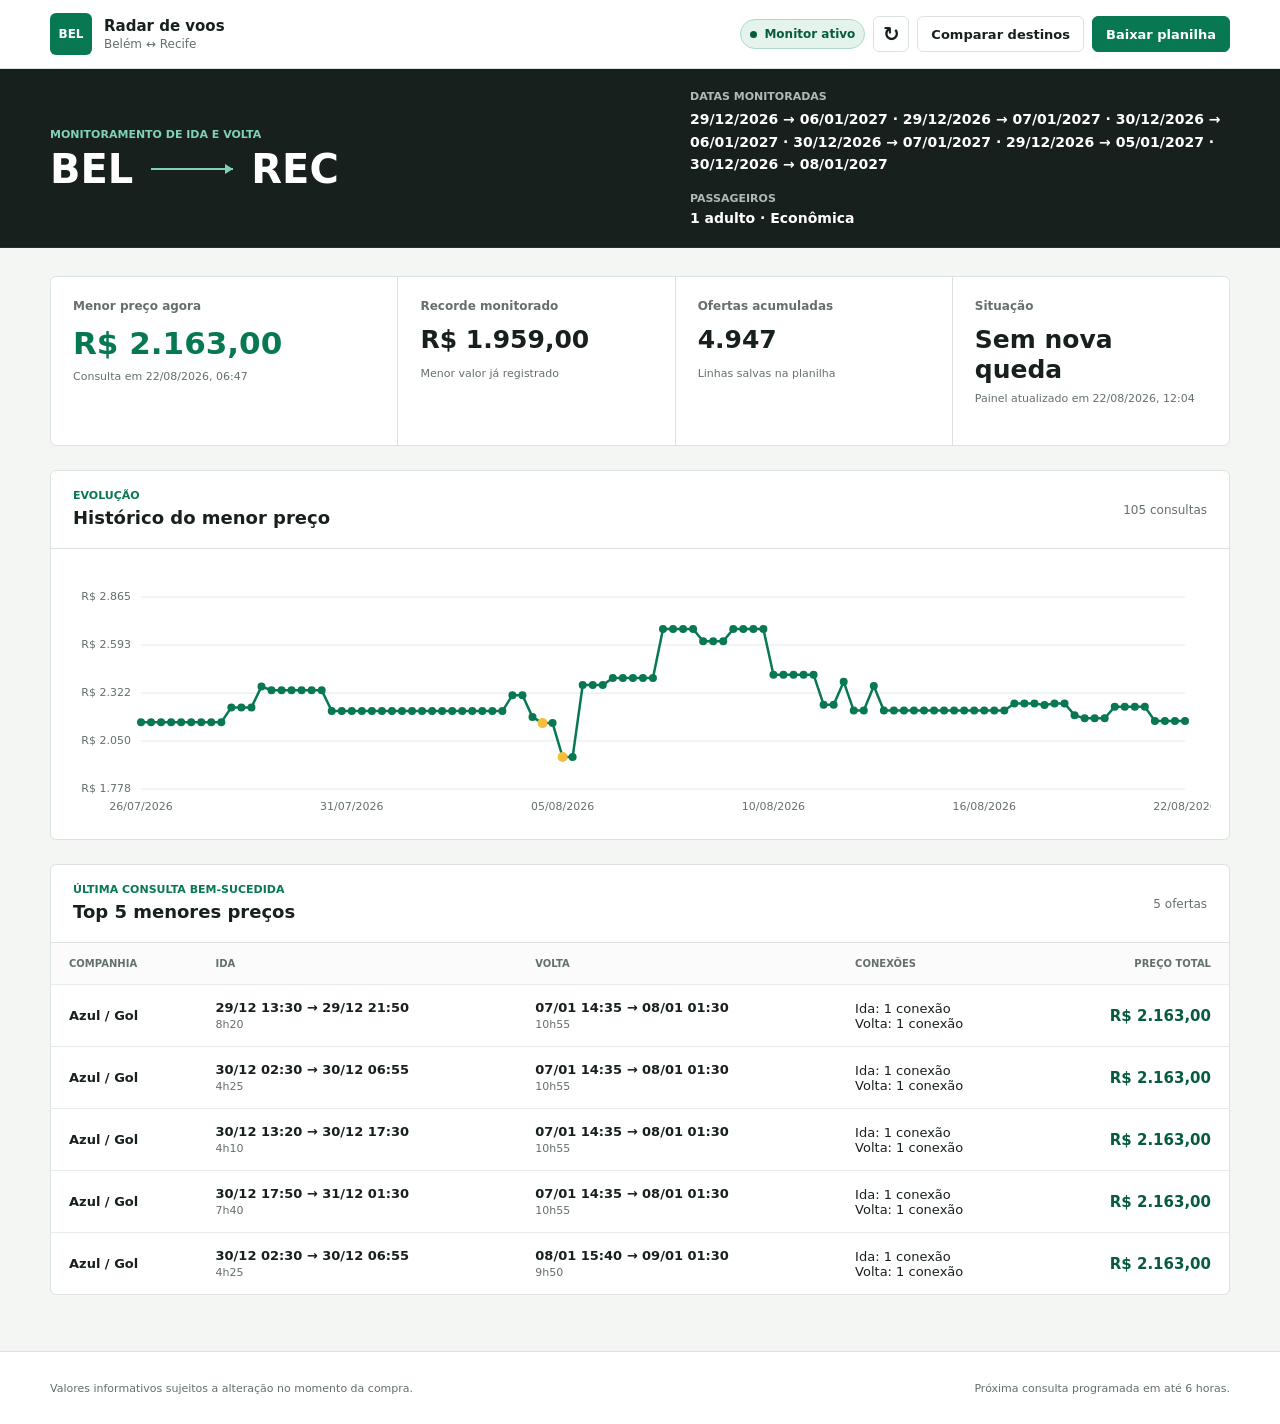
==== docs/destino.html @ c1f7be6e "Adiciona comparacao entre Recife e Fortaleza" ====
<!doctype html>
<html lang="pt-BR">
  <head>
    <meta charset="utf-8">
    <meta name="viewport" content="width=device-width, initial-scale=1">
    <meta name="color-scheme" content="light">
    <meta
      name="description"
      content="Acompanhamento de preços de voos saindo de Belém."
    >
    <title>Radar de voos · Análise de destino</title>
    <link rel="stylesheet" href="./estilos.css">
  </head>
  <body>
    <header class="cabecalho">
      <div class="cabecalho-conteudo">
        <a class="marca" href="./" aria-label="Voltar para a comparação de destinos">
          <span class="marca-sinal" aria-hidden="true">BEL</span>
          <span>
            <strong>Radar de voos</strong>
            <small id="marca-destino">Análise de destino</small>
          </span>
        </a>

        <div class="acoes">
          <span id="estado-monitor" class="estado" aria-live="polite">
            Carregando
          </span>
          <button
            id="botao-atualizar"
            class="botao-icone"
            type="button"
            title="Atualizar dados"
            aria-label="Atualizar dados"
          >
            ↻
          </button>
          <a class="botao-secundario" href="./">Comparar destinos</a>
          <a id="link-execucoes" class="botao-secundario" href="#" hidden>
            Execuções
          </a>
          <a id="link-planilha" class="botao-primario" href="#" download hidden>
            Baixar planilha
          </a>
        </div>
      </div>
    </header>

    <main>
      <section class="faixa-rota" aria-labelledby="titulo-rota">
        <div class="conteudo">
          <div>
            <p class="rotulo">Monitoramento de ida e volta</p>
            <h1 id="titulo-rota">
              <span id="origem">BEL</span>
              <span class="linha-rota" aria-hidden="true"></span>
              <span id="destino">—</span>
            </h1>
          </div>
          <dl class="detalhes-rota">
            <div class="datas-monitoradas">
              <dt>Datas monitoradas</dt>
              <dd id="periodos-monitorados">Carregando datas…</dd>
            </div>
            <div>
              <dt>Passageiros</dt>
              <dd id="passageiros">1 adulto · Econômica</dd>
            </div>
          </dl>
        </div>
      </section>

      <div class="conteudo principal">
        <section class="metricas" aria-label="Resumo do monitoramento">
          <article class="metrica metrica-destaque">
            <span>Menor preço agora</span>
            <strong id="preco-atual">—</strong>
            <small id="ultima-consulta">Aguardando consulta</small>
          </article>
          <article class="metrica">
            <span>Recorde monitorado</span>
            <strong id="menor-historico">—</strong>
            <small>Menor valor já registrado</small>
          </article>
          <article class="metrica">
            <span>Ofertas acumuladas</span>
            <strong id="total-ofertas">0</strong>
            <small>Linhas salvas na planilha</small>
          </article>
          <article class="metrica">
            <span>Situação</span>
            <strong id="situacao">Iniciando</strong>
            <small id="gerado-em">Dados ainda não carregados</small>
          </article>
        </section>

        <section class="secao-grafico" aria-labelledby="titulo-historico">
          <div class="titulo-secao">
            <div>
              <p class="rotulo">Evolução</p>
              <h2 id="titulo-historico">Histórico do menor preço</h2>
            </div>
            <span id="quantidade-consultas" class="contador">0 consultas</span>
          </div>
          <div class="grafico">
            <canvas
              id="grafico-precos"
              role="img"
              aria-label="Gráfico do menor preço encontrado em cada consulta"
            ></canvas>
            <p id="grafico-vazio" class="mensagem-vazia" hidden>
              O gráfico aparecerá após a primeira consulta.
            </p>
          </div>
        </section>

        <section class="secao-ofertas" aria-labelledby="titulo-ofertas">
          <div class="titulo-secao">
            <div>
              <p class="rotulo">Última consulta bem-sucedida</p>
              <h2 id="titulo-ofertas">Top 5 menores preços</h2>
            </div>
            <span id="quantidade-ofertas" class="contador">0 ofertas</span>
          </div>

          <div class="tabela-container">
            <table>
              <thead>
                <tr>
                  <th>Companhia</th>
                  <th>Ida</th>
                  <th>Volta</th>
                  <th>Conexões</th>
                  <th class="alinha-direita">Preço total</th>
                </tr>
              </thead>
              <tbody id="lista-ofertas">
                <tr>
                  <td colspan="5" class="mensagem-tabela">Carregando ofertas…</td>
                </tr>
              </tbody>
            </table>
          </div>
        </section>
      </div>
    </main>

    <footer>
      <div class="conteudo rodape-conteudo">
        <p>Valores informativos sujeitos a alteração no momento da compra.</p>
        <p>Próxima consulta programada em até 6 horas.</p>
      </div>
    </footer>

    <noscript>
      <p class="aviso-script">
        Ative o JavaScript para visualizar os dados do monitoramento.
      </p>
    </noscript>
    <script src="./painel.js"></script>
  </body>
</html>
---- docs/estilos.css ----
:root {
  color: #17201c;
  background: #f4f6f4;
  font-family:
    Inter, ui-sans-serif, system-ui, -apple-system, BlinkMacSystemFont, "Segoe UI",
    sans-serif;
  font-synthesis: none;
  --tinta: #17201c;
  --tinta-suave: #64706a;
  --fundo: #f4f6f4;
  --superficie: #ffffff;
  --borda: #dce2de;
  --verde: #087852;
  --verde-escuro: #075b40;
  --verde-claro: #e4f4ed;
  --amarelo: #f4bd3b;
  --vermelho: #b93838;
  --vermelho-claro: #faeaea;
}

* {
  box-sizing: border-box;
}

body {
  min-width: 320px;
  min-height: 100vh;
  margin: 0;
  background: var(--fundo);
  color: var(--tinta);
}

button,
a {
  font: inherit;
}

button:focus-visible,
a:focus-visible {
  outline: 3px solid rgba(8, 120, 82, 0.24);
  outline-offset: 2px;
}

.conteudo,
.cabecalho-conteudo {
  width: min(1180px, calc(100% - 40px));
  margin-inline: auto;
}

.cabecalho {
  position: sticky;
  z-index: 10;
  top: 0;
  border-bottom: 1px solid var(--borda);
  background: rgba(255, 255, 255, 0.96);
}

.cabecalho-conteudo {
  min-height: 68px;
  display: flex;
  align-items: center;
  justify-content: space-between;
  gap: 20px;
}

.marca {
  display: inline-flex;
  align-items: center;
  gap: 12px;
  color: inherit;
  text-decoration: none;
}

.marca-sinal {
  width: 42px;
  height: 42px;
  display: grid;
  place-items: center;
  border-radius: 6px;
  background: var(--verde);
  color: #fff;
  font-size: 12px;
  font-weight: 800;
}

.marca strong,
.marca small {
  display: block;
  letter-spacing: 0;
}

.marca strong {
  font-size: 15px;
}

.marca small {
  margin-top: 2px;
  color: var(--tinta-suave);
  font-size: 12px;
}

.acoes {
  display: flex;
  align-items: center;
  gap: 8px;
}

.estado {
  min-height: 30px;
  display: inline-flex;
  align-items: center;
  gap: 7px;
  padding: 5px 9px;
  border: 1px solid #aed8c7;
  border-radius: 999px;
  background: var(--verde-claro);
  color: var(--verde-escuro);
  font-size: 12px;
  font-weight: 700;
  white-space: nowrap;
}

.estado::before {
  width: 7px;
  height: 7px;
  border-radius: 50%;
  background: currentColor;
  content: "";
}

.estado.estado-alerta {
  border-color: #e5c179;
  background: #fff4da;
  color: #815b08;
}

.estado.estado-erro {
  border-color: #efb3b3;
  background: var(--vermelho-claro);
  color: var(--vermelho);
}

.botao-icone,
.botao-secundario,
.botao-primario {
  min-height: 36px;
  border-radius: 6px;
  font-size: 13px;
  font-weight: 700;
  cursor: pointer;
}

.botao-icone {
  width: 36px;
  border: 1px solid var(--borda);
  background: var(--superficie);
  color: var(--tinta);
  font-size: 20px;
  line-height: 1;
}

.botao-icone.carregando {
  animation: girar 0.8s linear infinite;
}

.botao-secundario,
.botao-primario {
  display: inline-flex;
  align-items: center;
  padding: 0 13px;
  text-decoration: none;
}

.botao-secundario {
  border: 1px solid var(--borda);
  background: var(--superficie);
  color: var(--tinta);
}

.botao-primario {
  border: 1px solid var(--verde);
  background: var(--verde);
  color: #fff;
}

.botao-icone:hover,
.botao-secundario:hover {
  border-color: #a9b7af;
  background: #f8faf8;
}

.botao-primario:hover {
  border-color: var(--verde-escuro);
  background: var(--verde-escuro);
}

.faixa-rota {
  border-bottom: 1px solid #22322a;
  background: #17201c;
  color: #fff;
}

.hero-comparacao {
  border-bottom: 1px solid #22322a;
  background: #17201c;
  color: #fff;
}

.hero-comparacao-conteudo {
  min-height: 290px;
  display: flex;
  align-items: center;
  justify-content: space-between;
  gap: 60px;
}

.pagina-comparacao h1 {
  display: block;
  max-width: 650px;
  font-size: clamp(40px, 6vw, 68px);
  line-height: 0.98;
  letter-spacing: -0.035em;
}

.hero-comparacao .rotulo {
  color: #80d2b5;
}

.hero-texto {
  max-width: 590px;
  margin: 22px 0 0;
  color: #c6d0cb;
  font-size: 16px;
  line-height: 1.65;
}

.resultado-comparacao {
  width: min(340px, 34vw);
  flex: 0 0 auto;
  padding: 24px;
  border: 1px solid #405149;
  border-radius: 8px;
  background: #202c26;
}

.resultado-comparacao span,
.resultado-comparacao strong,
.resultado-comparacao small {
  display: block;
}

.resultado-comparacao span {
  color: #aebbb5;
  font-size: 11px;
  font-weight: 800;
  text-transform: uppercase;
}

.resultado-comparacao strong {
  margin-top: 12px;
  color: #80d2b5;
  font-size: 30px;
  line-height: 1.1;
}

.resultado-comparacao small {
  margin-top: 9px;
  color: #c6d0cb;
  font-size: 12px;
  line-height: 1.5;
}

.principal-comparacao {
  padding-top: 32px;
}

.grade-destinos {
  display: grid;
  grid-template-columns: repeat(2, minmax(0, 1fr));
  gap: 20px;
}

.cartao-destino {
  min-width: 0;
  overflow: hidden;
  border: 1px solid var(--borda);
  border-radius: 8px;
  background: var(--superficie);
  transition: border-color 160ms ease, box-shadow 160ms ease;
}

.cartao-destino.cartao-vencedor {
  border-color: #8fcbb6;
  box-shadow: 0 8px 28px rgba(8, 120, 82, 0.1);
}

.cartao-destino.cartao-indisponivel {
  opacity: 0.72;
}

.cartao-destino-cabecalho {
  min-height: 96px;
  display: flex;
  align-items: center;
  justify-content: space-between;
  gap: 20px;
  padding: 20px 22px;
  border-bottom: 1px solid var(--borda);
}

.cartao-destino-cabecalho > div {
  display: flex;
  align-items: center;
  gap: 13px;
}

.codigo-destino {
  width: 46px;
  height: 46px;
  display: grid;
  place-items: center;
  border-radius: 6px;
  background: var(--verde-claro);
  color: var(--verde-escuro);
  font-size: 12px;
  font-weight: 850;
}

.cartao-destino h2 {
  font-size: 22px;
}

.selo-vencedor {
  padding: 6px 9px;
  border-radius: 999px;
  background: var(--verde);
  color: #fff;
  font-size: 11px;
  font-weight: 800;
  white-space: nowrap;
}

.preco-destino,
.datas-vencedoras,
.recorde-destino {
  padding: 22px;
  border-bottom: 1px solid var(--borda);
}

.preco-destino > span,
.datas-vencedoras > span,
.recorde-destino > span {
  display: block;
  margin-bottom: 10px;
  color: var(--tinta-suave);
  font-size: 11px;
  font-weight: 800;
  text-transform: uppercase;
}

.preco-destino strong,
.preco-destino small,
.recorde-destino strong {
  display: block;
}

.preco-destino strong {
  color: var(--verde);
  font-size: clamp(30px, 4vw, 42px);
  line-height: 1;
}

.preco-destino small {
  margin-top: 11px;
  color: var(--tinta-suave);
  font-size: 11px;
}

.datas-vencedoras {
  min-height: 142px;
}

.lista-datas {
  display: grid;
  gap: 8px;
}

.lista-datas p {
  display: flex;
  align-items: center;
  justify-content: space-between;
  gap: 20px;
  margin: 0;
  color: var(--tinta-suave);
  font-size: 13px;
}

.lista-datas strong {
  color: var(--tinta);
  font-size: 14px;
}

.lista-datas span {
  font-size: 12px;
  font-weight: 750;
  white-space: nowrap;
}

.recorde-destino strong {
  font-size: 21px;
}

.botao-analise {
  min-height: 58px;
  display: flex;
  align-items: center;
  justify-content: space-between;
  gap: 20px;
  padding: 0 22px;
  color: var(--verde-escuro);
  font-size: 13px;
  font-weight: 800;
  text-decoration: none;
}

.botao-analise:hover {
  background: var(--verde-claro);
}

.nota-comparacao {
  margin-top: 24px;
  padding: 24px;
  border: 1px solid var(--borda);
  border-radius: 8px;
  background: var(--superficie);
}

.nota-comparacao p:last-child {
  max-width: 760px;
  margin: 10px 0 0;
  color: var(--tinta-suave);
  font-size: 13px;
  line-height: 1.6;
}

.faixa-rota .conteudo {
  min-height: 178px;
  display: flex;
  align-items: center;
  justify-content: space-between;
  gap: 48px;
}

.rotulo {
  margin: 0 0 8px;
  color: var(--verde);
  font-size: 11px;
  font-weight: 800;
  text-transform: uppercase;
}

.faixa-rota .rotulo {
  color: #80d2b5;
}

h1 {
  margin: 0;
  display: flex;
  align-items: center;
  gap: 18px;
  font-size: 40px;
  line-height: 1;
  letter-spacing: 0;
}

.linha-rota {
  width: 82px;
  height: 2px;
  position: relative;
  background: #80d2b5;
}

.linha-rota::after {
  position: absolute;
  top: -4px;
  right: 0;
  border-top: 5px solid transparent;
  border-bottom: 5px solid transparent;
  border-left: 8px solid #80d2b5;
  content: "";
}

.detalhes-rota {
  display: grid;
  grid-template-columns: 1fr;
  gap: 16px;
  margin: 0;
  width: min(540px, 45vw);
  min-width: 0;
}

.detalhes-rota div {
  min-width: 118px;
}

.detalhes-rota dt {
  margin-bottom: 5px;
  color: #aebbb5;
  font-size: 11px;
  font-weight: 700;
  text-transform: uppercase;
}

.detalhes-rota dd {
  margin: 0;
  font-size: 14px;
  font-weight: 700;
  white-space: nowrap;
}

.detalhes-rota .datas-monitoradas dd {
  line-height: 1.6;
  white-space: normal;
}

.principal {
  padding-block: 28px 56px;
}

.metricas {
  display: grid;
  grid-template-columns: 1.25fr repeat(3, 1fr);
  border: 1px solid var(--borda);
  border-radius: 6px;
  background: var(--superficie);
  overflow: hidden;
}

.metrica {
  min-width: 0;
  padding: 22px;
  border-left: 1px solid var(--borda);
}

.metrica:first-child {
  border-left: 0;
}

.metrica span,
.metrica small,
.metrica strong {
  display: block;
}

.metrica span {
  margin-bottom: 12px;
  color: var(--tinta-suave);
  font-size: 12px;
  font-weight: 700;
}

.metrica strong {
  min-height: 34px;
  overflow-wrap: anywhere;
  font-size: 25px;
  line-height: 1.18;
  letter-spacing: 0;
}

.metrica-destaque strong {
  color: var(--verde);
  font-size: 31px;
}

.metrica small {
  min-height: 32px;
  margin-top: 7px;
  color: var(--tinta-suave);
  font-size: 11px;
  line-height: 1.45;
}

.secao-grafico,
.secao-ofertas {
  margin-top: 24px;
  border: 1px solid var(--borda);
  border-radius: 6px;
  background: var(--superficie);
}

.titulo-secao {
  min-height: 78px;
  display: flex;
  align-items: center;
  justify-content: space-between;
  gap: 20px;
  padding: 18px 22px;
  border-bottom: 1px solid var(--borda);
}

.titulo-secao .rotulo {
  margin-bottom: 4px;
}

h2 {
  margin: 0;
  font-size: 18px;
  line-height: 1.3;
  letter-spacing: 0;
}

.contador {
  color: var(--tinta-suave);
  font-size: 12px;
  white-space: nowrap;
}

.grafico {
  height: 290px;
  position: relative;
  padding: 20px 18px 12px;
}

#grafico-precos {
  width: 100%;
  height: 100%;
  display: block;
}

.mensagem-vazia {
  position: absolute;
  inset: 0;
  display: grid;
  place-items: center;
  margin: 0;
  color: var(--tinta-suave);
  font-size: 13px;
}

.tabela-container {
  width: 100%;
  overflow-x: auto;
}

table {
  width: 100%;
  border-collapse: collapse;
  font-size: 13px;
}

th,
td {
  padding: 15px 18px;
  border-bottom: 1px solid #e8ece9;
  text-align: left;
  vertical-align: middle;
}

th {
  color: var(--tinta-suave);
  background: #fafbfa;
  font-size: 10px;
  font-weight: 800;
  text-transform: uppercase;
  white-space: nowrap;
}

tbody tr:last-child td {
  border-bottom: 0;
}

tbody tr:hover {
  background: #fafcfa;
}

.companhia {
  font-weight: 750;
}

.trecho {
  min-width: 180px;
}

.trecho strong,
.trecho small {
  display: block;
}

.trecho strong {
  font-size: 13px;
}

.trecho small {
  margin-top: 3px;
  color: var(--tinta-suave);
  font-size: 11px;
}

.conexoes {
  white-space: nowrap;
}

.alinha-direita {
  text-align: right;
}

.preco {
  color: var(--verde-escuro);
  font-size: 15px;
  font-weight: 800;
  white-space: nowrap;
}

.mensagem-tabela {
  height: 120px;
  color: var(--tinta-suave);
  text-align: center;
}

footer {
  border-top: 1px solid var(--borda);
  background: var(--superficie);
}

.rodape-conteudo {
  min-height: 72px;
  display: flex;
  align-items: center;
  justify-content: space-between;
  gap: 20px;
  color: var(--tinta-suave);
  font-size: 11px;
}

.aviso-script {
  margin: 0;
  padding: 16px;
  background: var(--vermelho-claro);
  color: var(--vermelho);
  text-align: center;
}

[hidden] {
  display: none !important;
}

@keyframes girar {
  to {
    transform: rotate(360deg);
  }
}

@media (max-width: 1040px) {
  .hero-comparacao-conteudo {
    min-height: 330px;
    gap: 30px;
  }

  .faixa-rota .conteudo {
    min-height: 200px;
    align-items: flex-start;
    flex-direction: column;
    justify-content: center;
    gap: 28px;
  }

  .detalhes-rota {
    width: 100%;
    grid-template-columns: repeat(2, 1fr);
    gap: 20px;
  }

  .metricas {
    grid-template-columns: repeat(2, 1fr);
  }

  .metrica:nth-child(3) {
    border-top: 1px solid var(--borda);
    border-left: 0;
  }

  .metrica:nth-child(4) {
    border-top: 1px solid var(--borda);
  }
}

@media (max-width: 620px) {
  .conteudo,
  .cabecalho-conteudo {
    width: min(100% - 28px, 1180px);
  }

  .cabecalho-conteudo {
    min-height: 62px;
  }

  .marca small,
  .acoes .estado,
  .botao-secundario {
    display: none;
  }

  .botao-primario {
    padding-inline: 10px;
    font-size: 11px;
  }

  .faixa-rota .conteudo {
    min-height: 232px;
  }

  .hero-comparacao-conteudo {
    min-height: 430px;
    align-items: flex-start;
    flex-direction: column;
    justify-content: center;
    gap: 28px;
  }

  .pagina-comparacao h1 {
    font-size: 42px;
  }

  .hero-texto {
    margin-top: 16px;
    font-size: 14px;
  }

  .resultado-comparacao {
    width: 100%;
  }

  .grade-destinos {
    grid-template-columns: 1fr;
  }

  .cartao-destino-cabecalho,
  .preco-destino,
  .datas-vencedoras,
  .recorde-destino {
    padding-inline: 18px;
  }

  .lista-datas p {
    align-items: flex-start;
    flex-direction: column;
    gap: 3px;
  }

  h1 {
    gap: 12px;
    font-size: 32px;
  }

  .linha-rota {
    width: 48px;
  }

  .detalhes-rota {
    grid-template-columns: repeat(2, 1fr);
  }

  .detalhes-rota .datas-monitoradas {
    grid-column: 1 / -1;
  }

  .metricas {
    grid-template-columns: 1fr;
  }

  .metrica,
  .metrica:nth-child(2),
  .metrica:nth-child(3),
  .metrica:nth-child(4) {
    border-top: 1px solid var(--borda);
    border-left: 0;
  }

  .metrica:first-child {
    border-top: 0;
  }

  .metrica small {
    min-height: 0;
  }

  .titulo-secao {
    align-items: flex-start;
    flex-direction: column;
    gap: 7px;
  }

  .grafico {
    height: 250px;
    padding-inline: 10px;
  }

  th,
  td {
    padding-inline: 14px;
  }

  .rodape-conteudo {
    align-items: flex-start;
    flex-direction: column;
    justify-content: center;
    gap: 5px;
    padding-block: 18px;
  }

  .rodape-conteudo p {
    margin: 0;
  }
}

@media (prefers-reduced-motion: reduce) {
  *,
  *::before,
  *::after {
    scroll-behavior: auto !important;
    animation-duration: 0.01ms !important;
    animation-iteration-count: 1 !important;
  }
}
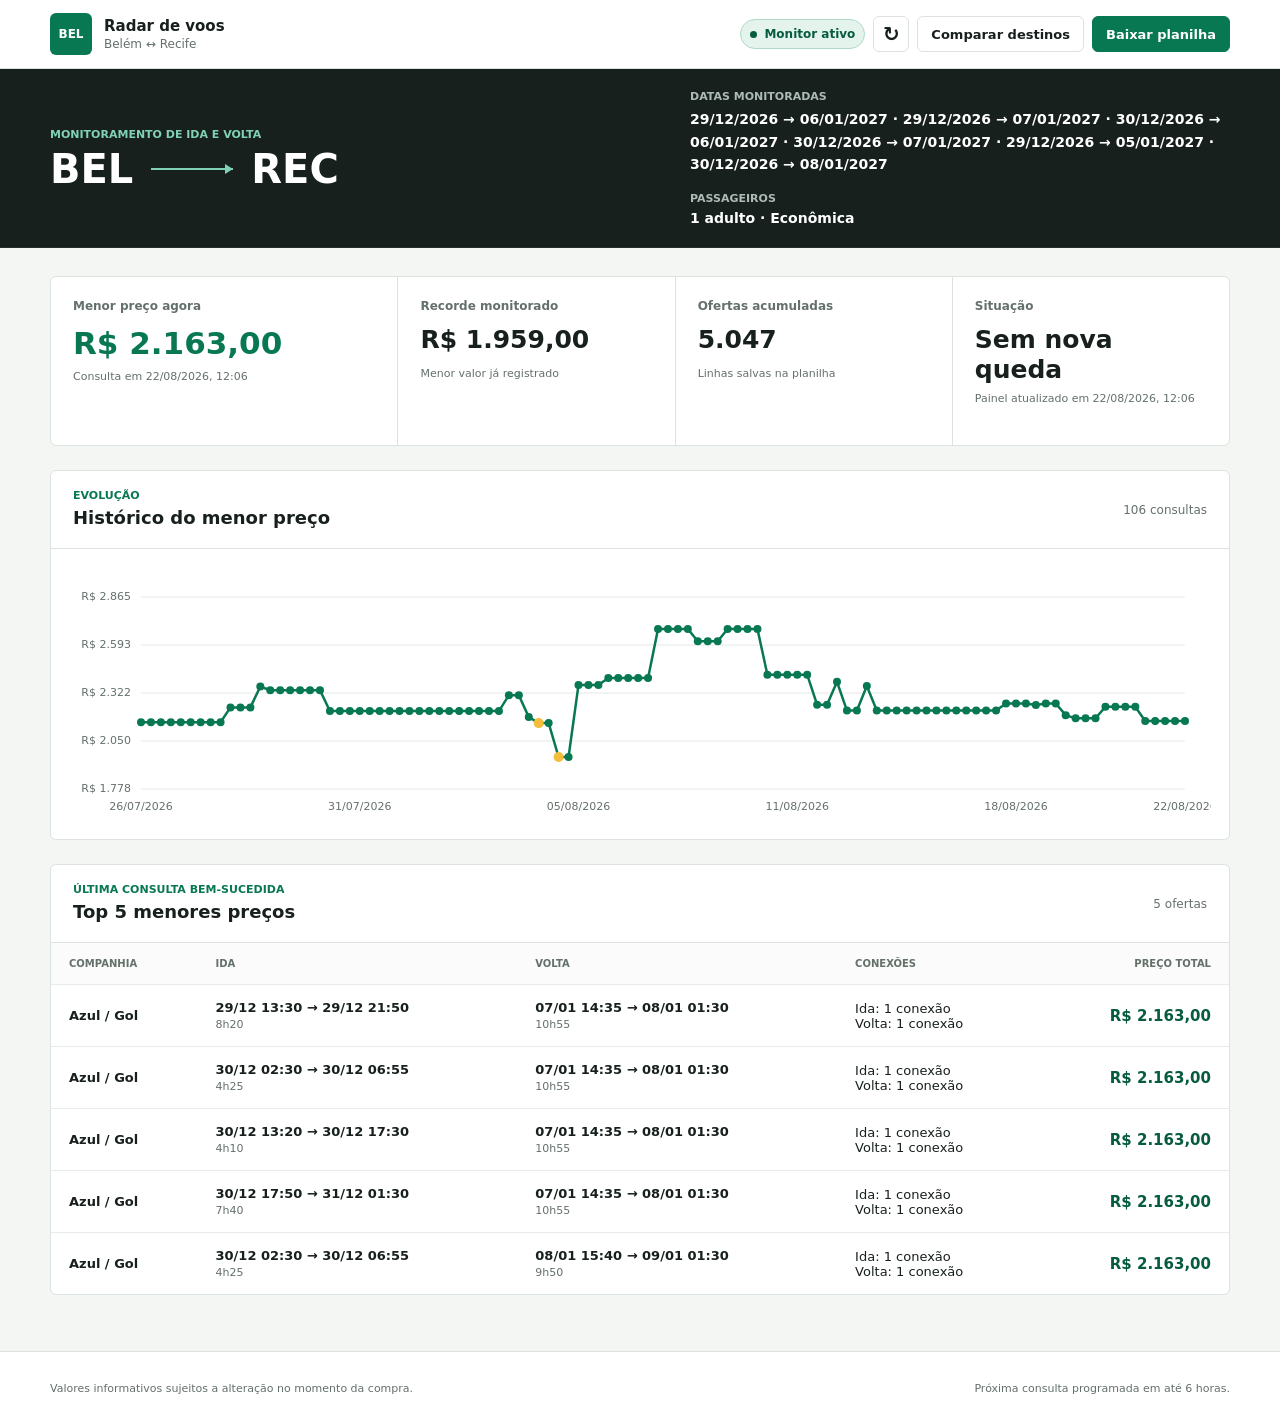
==== commit 2d73b858: "Atualiza versao dos arquivos do painel" ====
--- a/docs/destino.html
+++ b/docs/destino.html
@@ -9,7 +9,7 @@
       content="Acompanhamento de preços de voos saindo de Belém."
     >
     <title>Radar de voos · Análise de destino</title>
-    <link rel="stylesheet" href="./estilos.css">
+    <link rel="stylesheet" href="./estilos.css?v=2">
   </head>
   <body>
     <header class="cabecalho">
@@ -157,6 +157,6 @@
         Ative o JavaScript para visualizar os dados do monitoramento.
       </p>
     </noscript>
-    <script src="./painel.js"></script>
+    <script src="./painel.js?v=2"></script>
   </body>
 </html>
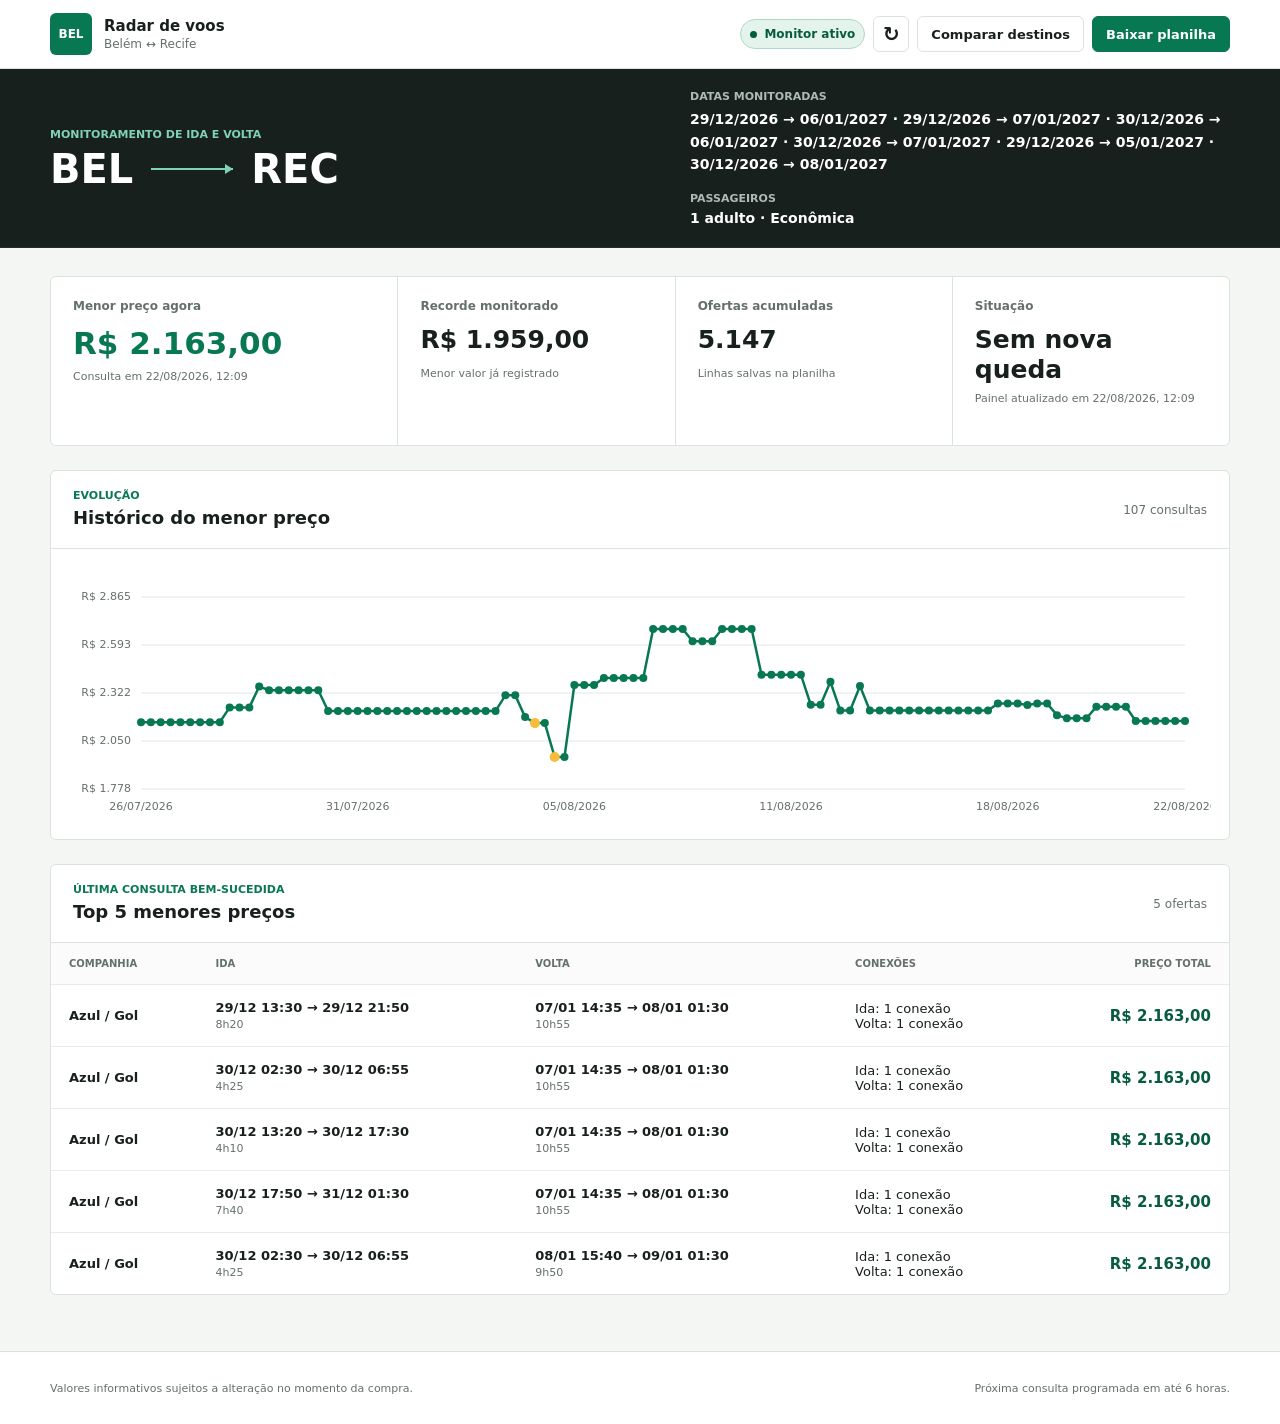
==== commit aeea2332: "Adiciona quatro destinos ao monitoramento" ====
--- a/docs/destino.html
+++ b/docs/destino.html
@@ -9,7 +9,7 @@
       content="Acompanhamento de preços de voos saindo de Belém."
     >
     <title>Radar de voos · Análise de destino</title>
-    <link rel="stylesheet" href="./estilos.css?v=2">
+    <link rel="stylesheet" href="./estilos.css?v=3">
   </head>
   <body>
     <header class="cabecalho">
@@ -157,6 +157,6 @@
         Ative o JavaScript para visualizar os dados do monitoramento.
       </p>
     </noscript>
-    <script src="./painel.js?v=2"></script>
+    <script src="./painel.js?v=3"></script>
   </body>
 </html>
--- a/docs/estilos.css
+++ b/docs/estilos.css
@@ -276,7 +276,7 @@
 
 .grade-destinos {
   display: grid;
-  grid-template-columns: repeat(2, minmax(0, 1fr));
+  grid-template-columns: repeat(3, minmax(0, 1fr));
   gap: 20px;
 }
 
@@ -751,6 +751,10 @@
 }
 
 @media (max-width: 1040px) {
+  .grade-destinos {
+    grid-template-columns: repeat(2, minmax(0, 1fr));
+  }
+
   .hero-comparacao-conteudo {
     min-height: 330px;
     gap: 30px;
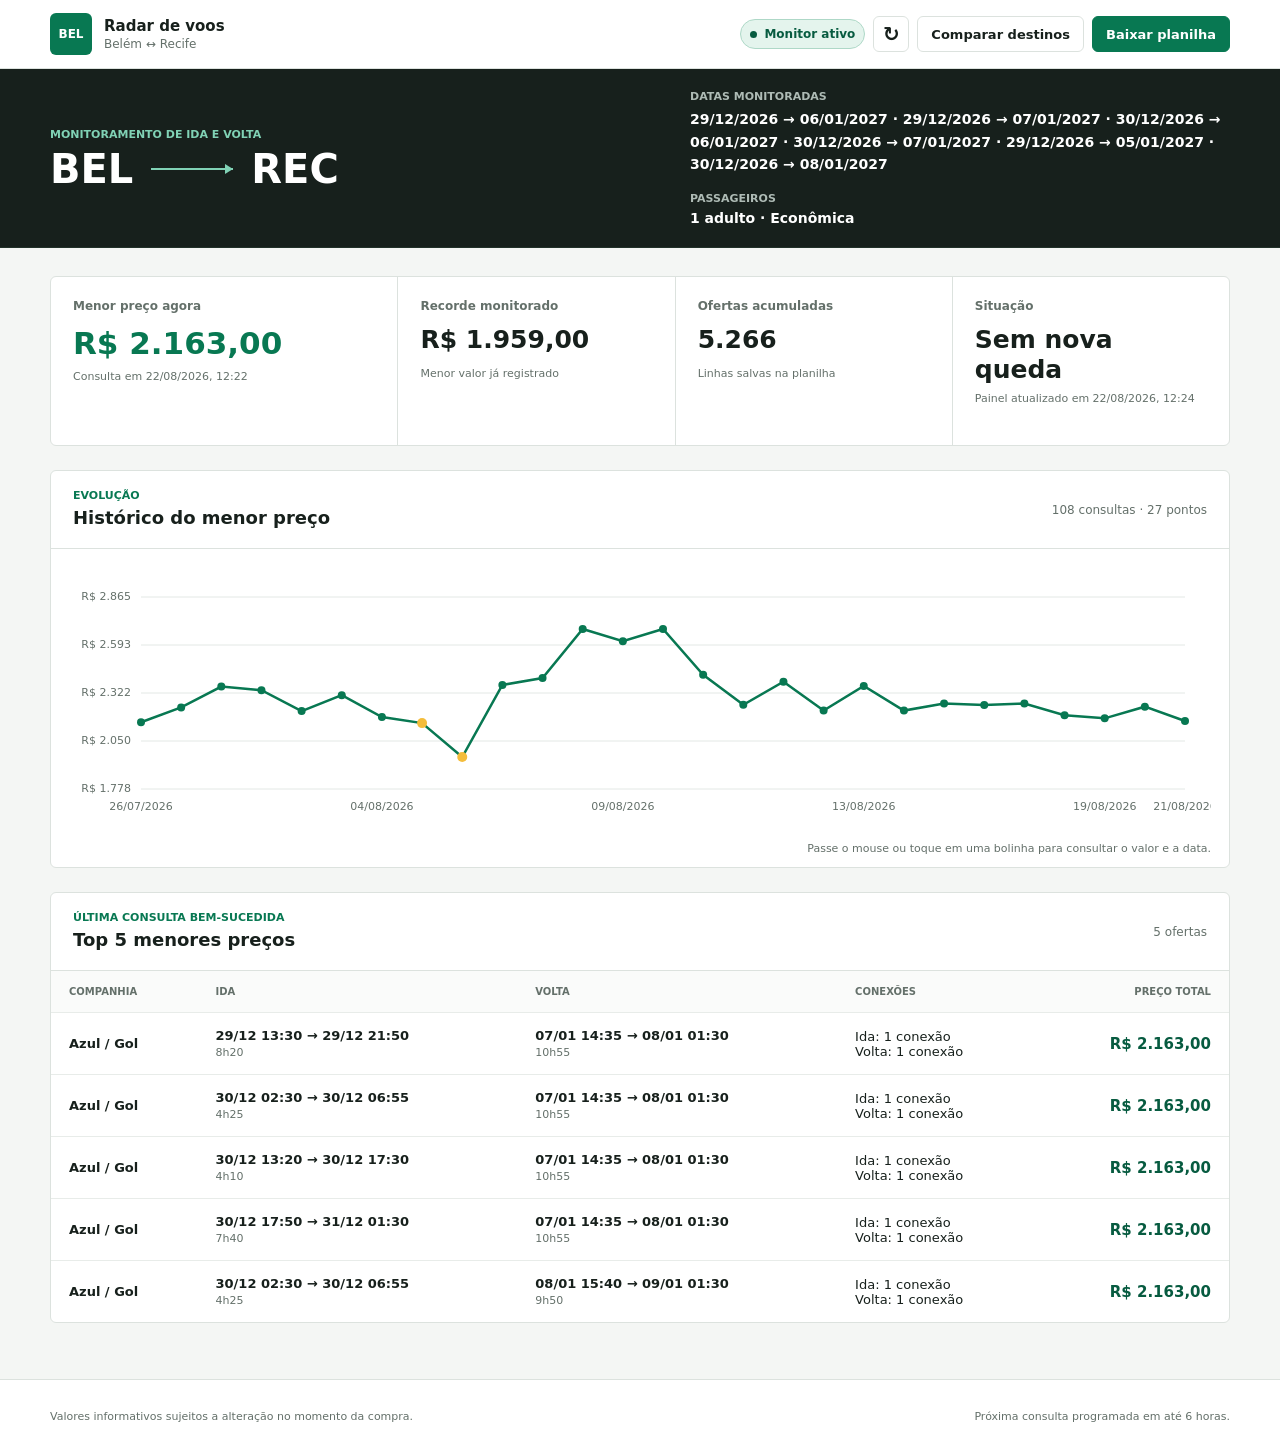
==== commit 1e0ab6ff: "Melhora agrupamento e tooltip do gráfico" ====
--- a/docs/destino.html
+++ b/docs/destino.html
@@ -9,7 +9,7 @@
       content="Acompanhamento de preços de voos saindo de Belém."
     >
     <title>Radar de voos · Análise de destino</title>
-    <link rel="stylesheet" href="./estilos.css?v=3">
+    <link rel="stylesheet" href="./estilos.css?v=4">
   </head>
   <body>
     <header class="cabecalho">
@@ -106,8 +106,17 @@
             <canvas
               id="grafico-precos"
               role="img"
-              aria-label="Gráfico do menor preço encontrado em cada consulta"
+              aria-label="Gráfico do menor preço agrupado por valores consecutivos iguais"
+              aria-describedby="grafico-instrucao"
             ></canvas>
+            <div id="grafico-tooltip" class="grafico-tooltip" role="tooltip" hidden>
+              <strong id="grafico-tooltip-preco"></strong>
+              <span id="grafico-tooltip-periodo"></span>
+              <small id="grafico-tooltip-quantidade"></small>
+            </div>
+            <p id="grafico-instrucao" class="texto-apoio-grafico">
+              Passe o mouse ou toque em uma bolinha para consultar o valor e a data.
+            </p>
             <p id="grafico-vazio" class="mensagem-vazia" hidden>
               O gráfico aparecerá após a primeira consulta.
             </p>
@@ -157,6 +166,6 @@
         Ative o JavaScript para visualizar os dados do monitoramento.
       </p>
     </noscript>
-    <script src="./painel.js?v=3"></script>
+    <script src="./painel.js?v=4"></script>
   </body>
 </html>
--- a/docs/estilos.css
+++ b/docs/estilos.css
@@ -616,15 +616,70 @@
 }
 
 .grafico {
-  height: 290px;
+  height: 318px;
   position: relative;
-  padding: 20px 18px 12px;
+  padding: 20px 18px 40px;
 }
 
 #grafico-precos {
   width: 100%;
   height: 100%;
   display: block;
+}
+
+#grafico-precos:hover {
+  cursor: crosshair;
+}
+
+.grafico-tooltip {
+  min-width: 174px;
+  max-width: 230px;
+  position: absolute;
+  z-index: 2;
+  padding: 10px 12px;
+  border: 1px solid rgba(255, 255, 255, 0.14);
+  border-radius: 8px;
+  background: var(--tinta);
+  box-shadow: 0 8px 24px rgba(23, 32, 28, 0.18);
+  color: #fff;
+  pointer-events: none;
+  transform: translate(-50%, calc(-100% - 12px));
+}
+
+.grafico-tooltip.tooltip-abaixo {
+  transform: translate(-50%, 12px);
+}
+
+.grafico-tooltip strong,
+.grafico-tooltip span,
+.grafico-tooltip small {
+  display: block;
+}
+
+.grafico-tooltip strong {
+  margin-bottom: 4px;
+  font-size: 14px;
+}
+
+.grafico-tooltip span,
+.grafico-tooltip small {
+  color: #dce2de;
+  font-size: 11px;
+  line-height: 1.45;
+}
+
+.grafico-tooltip small {
+  margin-top: 3px;
+  color: #aeb9b3;
+}
+
+.texto-apoio-grafico {
+  position: absolute;
+  right: 18px;
+  bottom: 12px;
+  margin: 0;
+  color: var(--tinta-suave);
+  font-size: 11px;
 }
 
 .mensagem-vazia {
@@ -895,8 +950,17 @@
   }
 
   .grafico {
-    height: 250px;
+    height: 288px;
     padding-inline: 10px;
+  }
+
+  .texto-apoio-grafico {
+    right: 10px;
+    left: 10px;
+    overflow: hidden;
+    text-align: center;
+    text-overflow: ellipsis;
+    white-space: nowrap;
   }
 
   th,
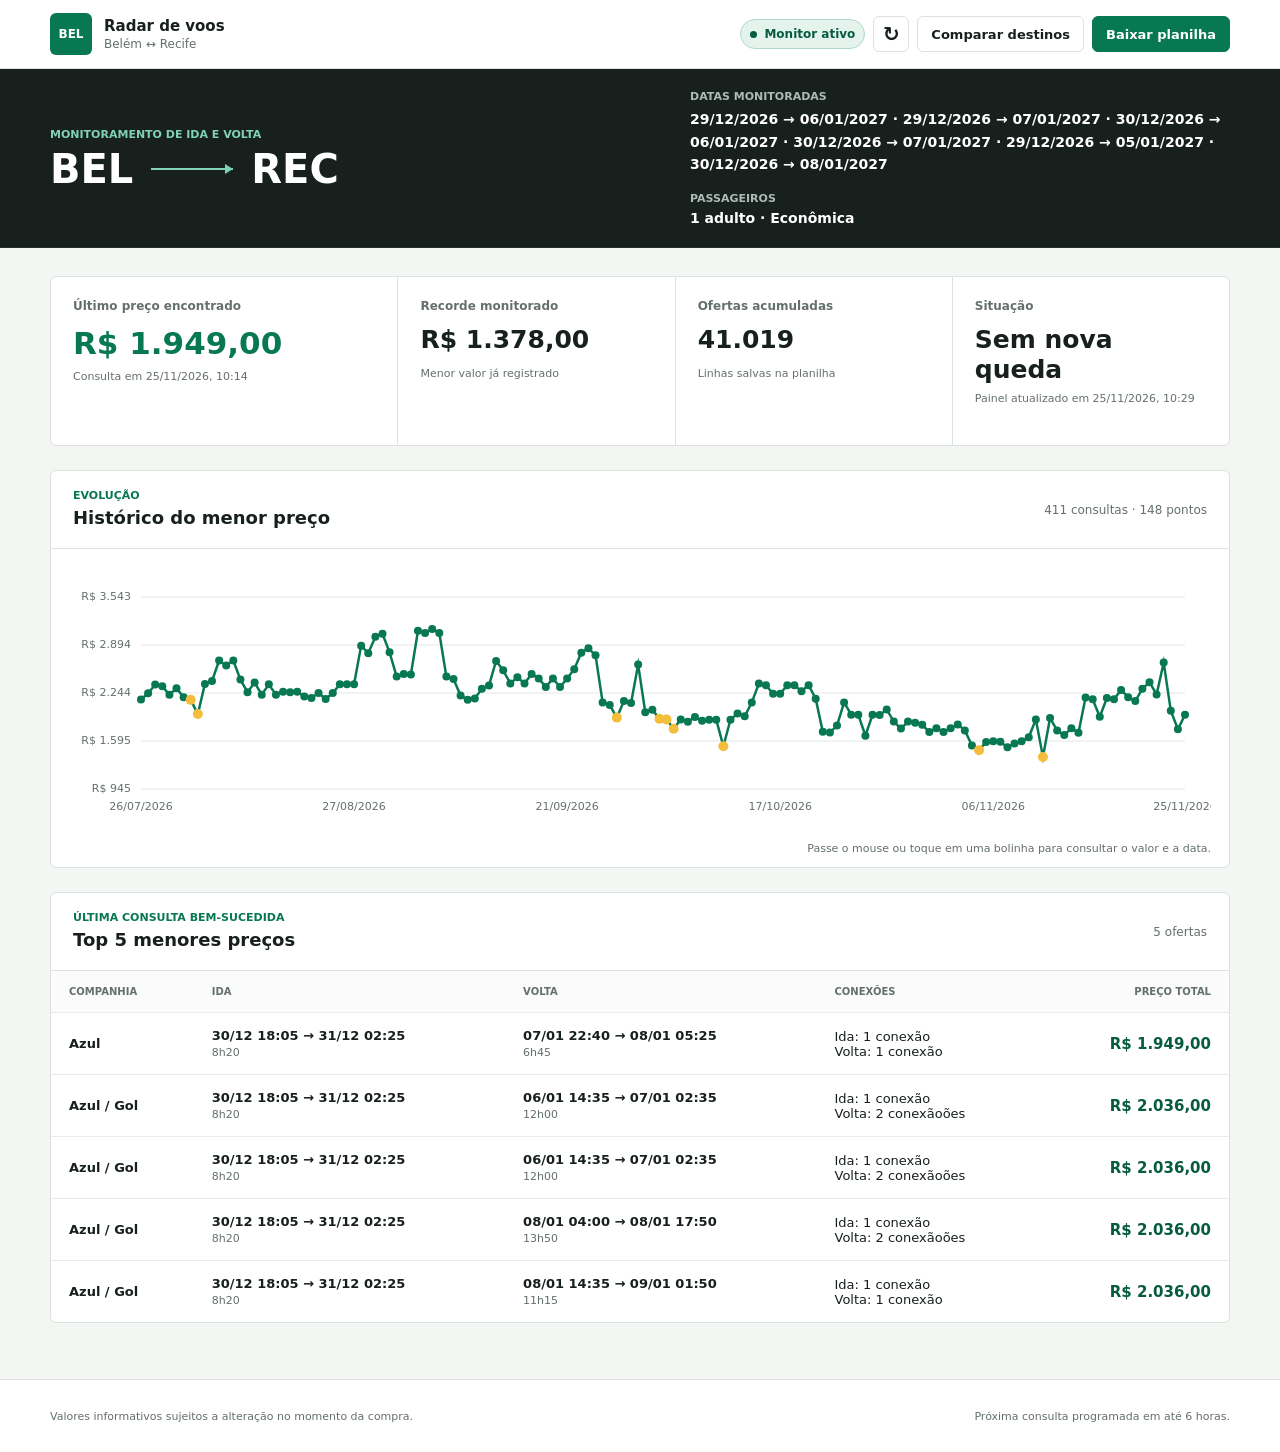
==== commit 9d359bf1: "Corrige consultas de voos e inclui São Paulo no painel" ====
--- a/docs/destino.html
+++ b/docs/destino.html
@@ -73,7 +73,7 @@
       <div class="conteudo principal">
         <section class="metricas" aria-label="Resumo do monitoramento">
           <article class="metrica metrica-destaque">
-            <span>Menor preço agora</span>
+            <span>Último preço encontrado</span>
             <strong id="preco-atual">—</strong>
             <small id="ultima-consulta">Aguardando consulta</small>
           </article>
@@ -166,6 +166,6 @@
         Ative o JavaScript para visualizar os dados do monitoramento.
       </p>
     </noscript>
-    <script src="./painel.js?v=4"></script>
+    <script src="./painel.js?v=6"></script>
   </body>
 </html>
